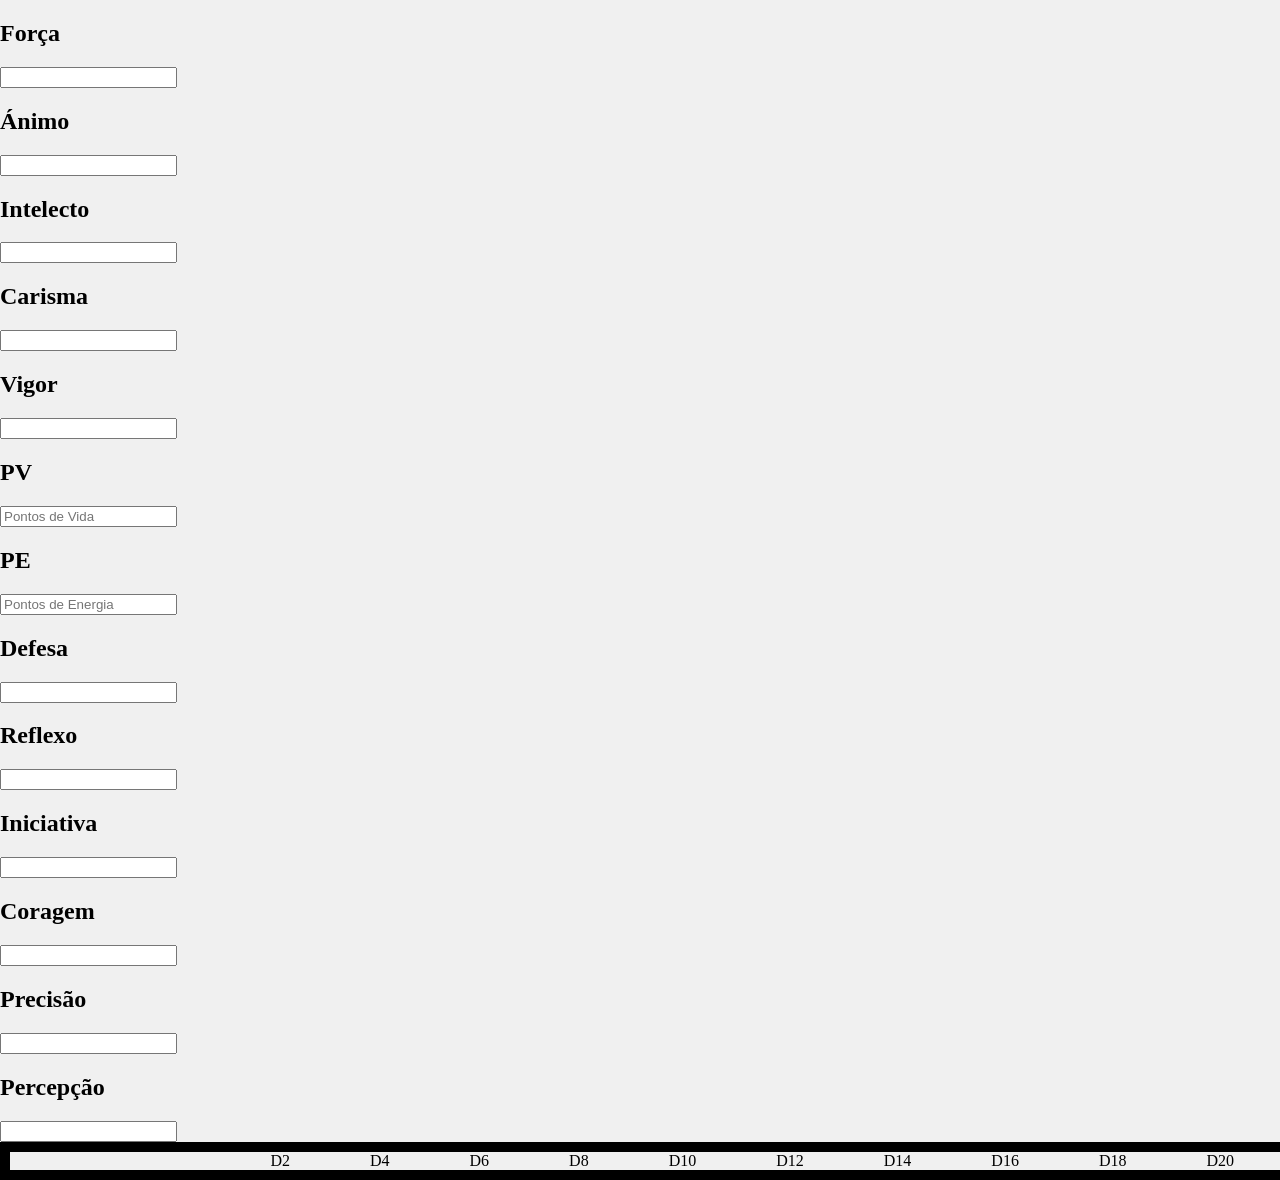
==== index.html @ c29aa271 "Atualiza o script e o HTML para capturar e processar a entrada do usuário na seção de força" ====
<!DOCTYPE html>
<html lang="pt-BR">

<head>
    <meta charset="UTF-8">
    <meta name="viewport" content="width=device-width, initial-scale=1.0">
    <link rel="stylesheet" href="/SRC/css/index_style.css">
    <title>Base</title>
</head>

<body id="background">
    <main class="table">

        <section id="statusPrincipais">

            <div id="fora" class="status">
                <h1>Força</h1>
                <form id="meuFormulario">
                    <input name="meuInput" type="number">
                </form>
            </div>

            <div id="ani" class="status">
                <h1>Ánimo</h1>
                <form>
                    <input type="text">
                </form>
            </div>

            <div id="int" class="status">
                <h1>Intelecto</h1>
                <form>
                    <input type="text">
                </form>
            </div>

            <div id='car' class="status">
                <h1>Carisma</h1>
                <form>
                    <input type="text">
                </form>
            </div>

            <div id="vig" class="status">
                <h1>Vigor</h1>
                <form>
                    <input type="text">
                </form>
            </div>
            <div>
                <h1>
                    PV
                </h1>
                <form>
                    <input type="text" placeholder="Pontos de Vida">
                </form>
            </div>

            <div>
                <h1>
                    PE
                    </h1>
                    <form>
                        <input type="text" placeholder="Pontos de Energia">
                    </form>
                </div>


        </section>
        
        <section id="adjuntos">
            
            <div id="defesa">
                <h1>Defesa</h1>
                <form>
                    <input type="text">
                </form>
            </div>
            <div id="reflexo">
                <h1>Reflexo</h1>
                 <form>
                    <input type="text">
                </form>
            </div>
            <div id="iniciativa">
                <h1>Iniciativa</h1> 
                <form>
                    <input type="text">
                </form>
            </div>
            <div id="coragem">
                <h1>Coragem </h1>
                 <form>
                    <input type="text">
                </form>
            </div>
            <div id="precisao">
                <h1>Precisão </h1>
                 <form>
                    <input type="text">
                </form>
            </div>
            <div id="percepcao">
                <h1>Percepção</h1>
                 <form>
                    <input type="text">
                </form>
            </div>
        </section>
        <section id="dados">

            <div id="dado2" class="directionDados">D2</div>
            <div id="dado4" class="directionDados">D4</div>
            <div id="dado6" class="directionDados">D6</div>
            <div id="dado8" class="directionDados">D8</div>
            <div id="dado10" class="directionDados">D10</div>
            <div id="dado12" class="directionDados">D12</div>
            <div id="dado14" class="directionDados">D14</div>
            <div id="dado16" class="directionDados">D16</div>
            <div id="dado18" class="directionDados">D18</div>
            <div id="dado20" class="directionDados">D20</div>
            <div id="dado100" class="directionDados">D100</div>

        </section>
    </main>
    <script src="/SRC/js/index_script.js"></script>
</body>

</html>
---- SRC/css/index_style.css ----
#background{
    margin: 0;
      min-height: 100vh;
      display: flex;
      background-color: #f0f0f0;
}
#dados{
  display:flex;
  flex-direction: row;
  gap: 5rem;
  justify-content: center;
  align-items: center;
  border: 10px solid black;
  width: 100rem
}
.directionDados{
  flex-direction: column;
  display: flex;
}
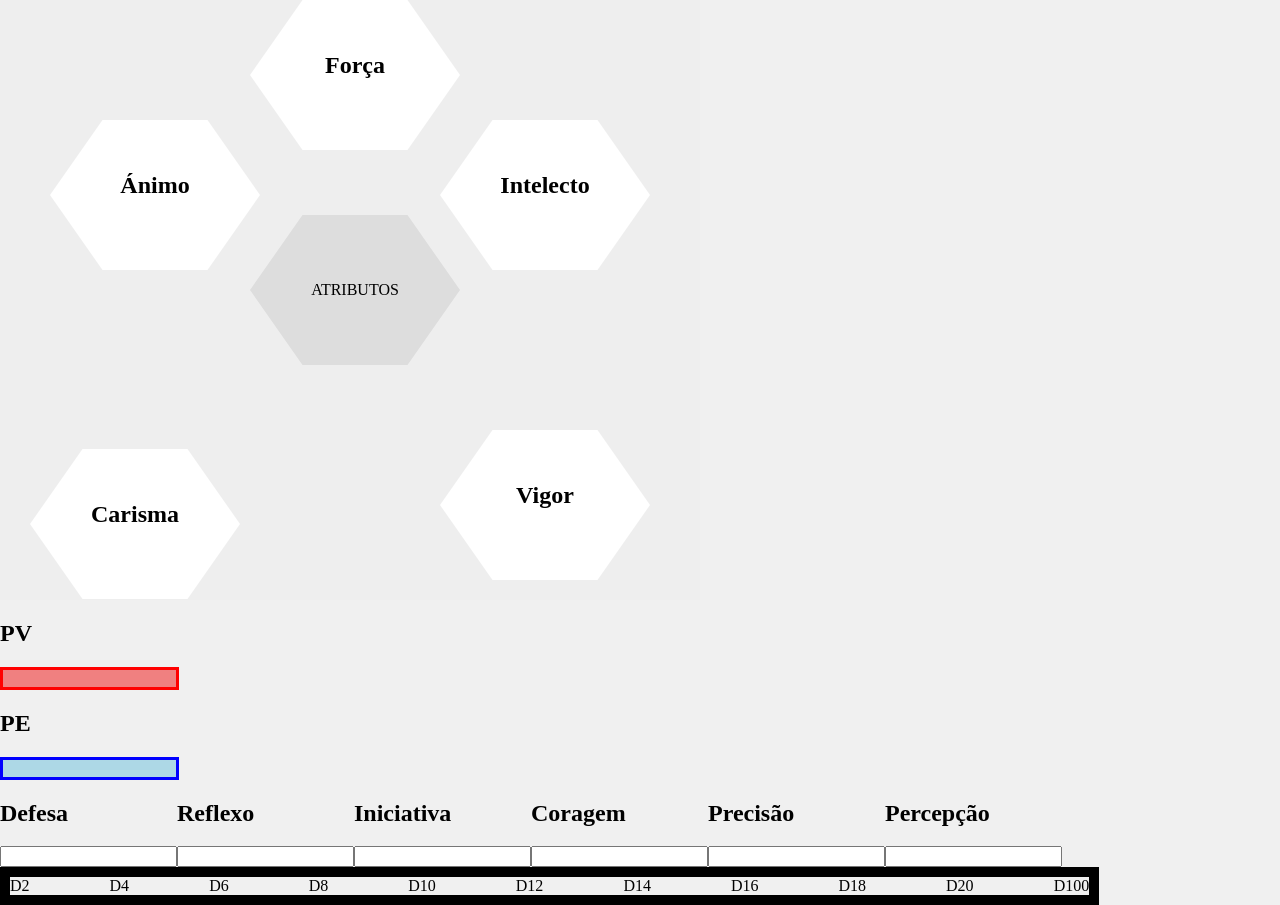
==== commit 3f6b0c3c: "Atualiza o estilo e a estrutura do HTML e JavaScript para melhorar a captura de entrada do usuário e" ====
--- a/index.html
+++ b/index.html
@@ -11,65 +11,70 @@
 <body id="background">
     <main class="table">
 
-        <section id="statusPrincipais">
+        <section id="statusPrincipais" class="diagrama">
 
-            <div id="fora" class="status">
+            <div id="fora" class="status hex-top hexagono">
                 <h1>Força</h1>
-                <form id="meuFormulario">
+                <form id="for" class="CenterNoneBorder">
                     <input name="meuInput" type="number">
                 </form>
             </div>
 
-            <div id="ani" class="status">
+            <div id="ani" class="status hexagono hex-left">
                 <h1>Ánimo</h1>
-                <form>
-                    <input type="text">
+                <form  class="CenterNoneBorder">
+                    <input type="number">
                 </form>
             </div>
 
-            <div id="int" class="status">
+            <div id="int" class="status hexagono hex-right">
                 <h1>Intelecto</h1>
-                <form>
-                    <input type="text">
+                <form  class="CenterNoneBorder">
+                    <input type="number">
                 </form>
             </div>
 
-            <div id='car' class="status">
+            <div id='car' class="status hexagono hex-bottom-left">
                 <h1>Carisma</h1>
-                <form>
-                    <input type="text">
+                <form  class="CenterNoneBorder">
+                    <input type="number">
                 </form>
             </div>
+            <div class="hexagono hex-center">
+                <span>ATRIBUTOS</span>
+            </div>
 
-            <div id="vig" class="status">
+            <div id="vig" class="status hexagono hex-bottom-right">
                 <h1>Vigor</h1>
-                <form>
-                    <input type="text">
+                <form  class="CenterNoneBorder">
+                    <input type="number">
                 </form>
             </div>
+        </section>
+        <section id="PVePE">
             <div>
                 <h1>
                     PV
                 </h1>
-                <form>
-                    <input type="text" placeholder="Pontos de Vida">
+                <form class="BarPV">
+                    <input type="number">
                 </form>
             </div>
 
             <div>
                 <h1>
                     PE
-                    </h1>
-                    <form>
-                        <input type="text" placeholder="Pontos de Energia">
-                    </form>
-                </div>
+                </h1>
+                <form class="BarPE">
+                    <input type="number">
+                </form>
+            </div>
+        </section>
 
 
-        </section>
-        
-        <section id="adjuntos">
-            
+
+        <section id="statusAdjuntos">
+
             <div id="defesa">
                 <h1>Defesa</h1>
                 <form>
@@ -78,31 +83,31 @@
             </div>
             <div id="reflexo">
                 <h1>Reflexo</h1>
-                 <form>
+                <form>
                     <input type="text">
                 </form>
             </div>
             <div id="iniciativa">
-                <h1>Iniciativa</h1> 
+                <h1>Iniciativa</h1>
                 <form>
                     <input type="text">
                 </form>
             </div>
             <div id="coragem">
                 <h1>Coragem </h1>
-                 <form>
+                <form>
                     <input type="text">
                 </form>
             </div>
             <div id="precisao">
                 <h1>Precisão </h1>
-                 <form>
+                <form>
                     <input type="text">
                 </form>
             </div>
             <div id="percepcao">
                 <h1>Percepção</h1>
-                 <form>
+                <form>
                     <input type="text">
                 </form>
             </div>
--- a/SRC/css/index_style.css
+++ b/SRC/css/index_style.css
@@ -4,6 +4,7 @@
       display: flex;
       background-color: #f0f0f0;
 }
+
 #dados{
   display:flex;
   flex-direction: row;
@@ -11,9 +12,94 @@
   justify-content: center;
   align-items: center;
   border: 10px solid black;
-  width: 100rem
+  width: 10rem auto;
 }
 .directionDados{
   flex-direction: column;
   display: flex;
 }
+#statusAdjuntos{
+  display: flex;
+  flex-direction: row;
+}
+.diagrama {
+    position: relative;
+    width: 700px;
+    height: 600px;
+    margin: q0px auto;
+    background: #eee;
+}
+
+.hexagono {
+    position: absolute;
+
+    width: 30%;
+    height: 25%;
+
+    background: white;
+
+    clip-path: polygon(
+        25% 0%,
+        75% 0%,
+        100% 50%,
+        75% 100%,
+        25% 100%,
+        0% 50%
+    );
+
+    display: flex;
+    flex-direction: column;
+    align-items: center;
+    justify-content: center;
+}
+
+.hex-top {
+    top: 0;
+    left: 250px;
+}
+
+.hex-left {
+    top: 120px;
+    left: 50px;
+}
+
+.hex-right {
+    top: 120px;
+    right: 50px;
+}
+
+.hex-center {
+    top: 215px;
+    left: 250px;
+    background: #ddd;
+}
+
+.hex-bottom-left {
+    bottom: 1px;
+    left: 30px;
+}
+
+.hex-bottom-right {
+    bottom: 20px;
+    right: 50px;
+}
+.CenterNoneBorder input{
+  border:none;
+  outline: none;
+  text-align: center;
+  background-color: transparent;
+  box-shadow: none;
+  font-size: 1rem;
+}
+.BarPV input{
+  border: solid red;
+  background-color: lightcoral;
+  color:white;
+  text-align: center;
+}
+.BarPE input{
+  border: solid blue;
+  background-color: lightblue;
+  color:white;
+  text-align: center;
+}
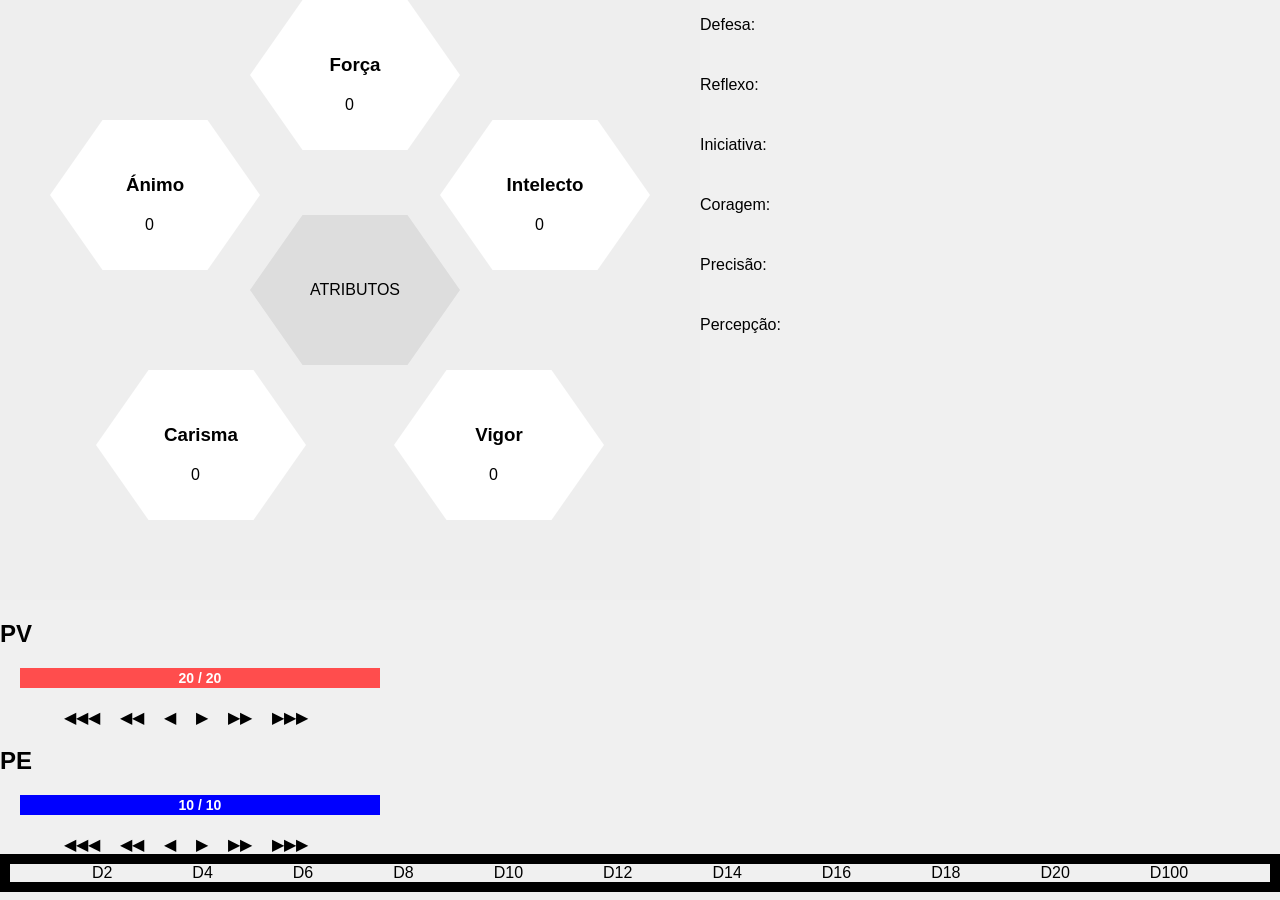
==== commit a47de870: "Alteração nos indexs(html, css e Js)" ====
--- a/index.html
+++ b/index.html
@@ -11,123 +11,153 @@
 <body id="background">
     <main class="table">
 
-        <section id="statusPrincipais" class="diagrama">
+        <section id="Row">
 
-            <div id="fora" class="status hex-top hexagono">
-                <h1>Força</h1>
-                <form id="for" class="CenterNoneBorder">
-                    <input name="meuInput" type="number">
+            <article id="statusPrincipais" class="diagrama">
+                <div  class="status hex-top hexagono">
+                    <h1 id="fora">Força</h1>
+                    <form id="for" class="CenterNoneBorder">
+                        <input name="for" type="number" id="forca" value="0">
+                    </form>
+                </div>
+
+                <div id="ani" class="status hexagono hex-left">
+                    <h1 id="anim">Ánimo</h1>
+                    <form class="CenterNoneBorder">
+                        <input type="number" id="animo" value="0">
+                    </form>
+                </div>
+
+                <div id="int" class="status hexagono hex-right">
+                    <h1 id="intelect">Intelecto</h1>
+                    <form class="CenterNoneBorder">
+                        <input type="number" id="intelecto" value="0">
+                    </form>
+                </div>
+
+                <div id='car' class="status hexagono hex-bottom-left">
+                    <h1 id="carism">Carisma</h1>
+                    <form class="CenterNoneBorder">
+                        <input type="number" id="carisma" value="0">
+                    </form>
+                </div>
+                <div class="hexagono hex-center">
+                    <span>ATRIBUTOS</span>
+                </div>
+
+                <div id="vig" class="status hexagono hex-bottom-right">
+                    <h1 id="vigo">Vigor</h1>
+                    <form class="CenterNoneBorder">
+                        <input type="number" id="vigor" name="vigor" value="0">
+
+                    </form>
+
+                </div>
+            </article>
+            <arcticle>
+                <h1>PV</h1>
+                <div class="barraPV">
+
+                    <div class="fundoPV"></div>
+
+                    <div id="vida" class="preenchimentoPV"></div>
+
+                    <div id="textoPv" class="textoPV"></div>
+
+                </div>
+
+                <form>
+
                 </form>
-            </div>
 
-            <div id="ani" class="status hexagono hex-left">
-                <h1>Ánimo</h1>
-                <form  class="CenterNoneBorder">
-                    <input type="number">
-                </form>
-            </div>
+                <section class="setas">
+                    <!-- <form class="CenterNoneBorder">
+                    <input type="number" id="inputPv" placeholder="-">
+                    </form> -->
+                    <div onclick="alterarVida(-10)">◀◀◀</div>
+                    <div onclick="alterarVida(-5)">◀◀</div>
+                    <div onclick="alterarVida(-1)">◀</div>
+                    <div onclick="alterarVida(1)">▶</div>
+                    <div onclick="alterarVida(5)">▶▶</div>
+                    <div onclick="alterarVida(10)">▶▶▶</div>
+                    <!--  <form class="CenterNoneBorder">
+                     <input type="number" id="inputPv" placeholder="+">
+                     </form> -->
+                </section>
+                <h1>PE</h1>
+                <div class="barraPE">
 
-            <div id="int" class="status hexagono hex-right">
-                <h1>Intelecto</h1>
-                <form  class="CenterNoneBorder">
-                    <input type="number">
-                </form>
-            </div>
+                    <div class="fundoPE"></div>
 
-            <div id='car' class="status hexagono hex-bottom-left">
-                <h1>Carisma</h1>
-                <form  class="CenterNoneBorder">
-                    <input type="number">
-                </form>
-            </div>
-            <div class="hexagono hex-center">
-                <span>ATRIBUTOS</span>
-            </div>
+                    <div id="pe" class="preenchimentoPE"></div>
 
-            <div id="vig" class="status hexagono hex-bottom-right">
-                <h1>Vigor</h1>
-                <form  class="CenterNoneBorder">
-                    <input type="number">
-                </form>
-            </div>
-        </section>
-        <section id="PVePE">
-            <div>
-                <h1>
-                    PV
-                </h1>
-                <form class="BarPV">
-                    <input type="number">
-                </form>
-            </div>
+                    <div id="textoPe" class="textoPE"></div>
 
-            <div>
-                <h1>
-                    PE
-                </h1>
-                <form class="BarPE">
-                    <input type="number">
-                </form>
-            </div>
+                </div>
+                <section class="setas">
+                    <!-- <form class="CenterNoneBorder">
+                     <input type="number" id="inputPe" placeholder="-">
+                    </form> -->
+                    <div onclick="alterarEnergia(-10)">◀◀◀</div>
+                    <div onclick="alterarEnergia(-5)">◀◀</div>
+                    <div onclick="alterarEnergia(-1)">◀</div>
+                    <div onclick="alterarEnergia(1)">▶</div>
+                    <div onclick="alterarEnergia(5)">▶▶</div>
+                    <div onclick="alterarEnergia(10)">▶▶▶</div>
+                    <!--  <form class="CenterNoneBorder">
+                     <input type="number" id="inputPe" placeholder="+">
+                     </form> -->
+                </section>
+            </arcticle>
         </section>
 
 
 
         <section id="statusAdjuntos">
 
-            <div id="defesa">
-                <h1>Defesa</h1>
-                <form>
-                    <input type="text">
-                </form>
+            <div id="defesa" class="statusAd">
+                <p>Defesa: </p>
+                <div id="defPontos"> </div>
+
             </div>
-            <div id="reflexo">
-                <h1>Reflexo</h1>
-                <form>
-                    <input type="text">
-                </form>
+            <div id="reflexo " class="statusAd">
+                <p>Reflexo: </p>
+                <div id="reflexoPontos"></div>
             </div>
-            <div id="iniciativa">
-                <h1>Iniciativa</h1>
-                <form>
-                    <input type="text">
-                </form>
+            <div id="iniciativa" class="statusAd">
+                <p>Iniciativa: </p>
+                <div id="iniciativaPontos"></div>
             </div>
-            <div id="coragem">
-                <h1>Coragem </h1>
-                <form>
-                    <input type="text">
-                </form>
+            <div id="coragem " class="statusAd">
+                <p>Coragem: </p>
+                <div id="coragemPontos"></div>
             </div>
-            <div id="precisao">
-                <h1>Precisão </h1>
-                <form>
-                    <input type="text">
-                </form>
+            <div id="precisao" class="statusAd">
+                <p>Precisão: </p>
+                <div id="precisaoPontos"></div>
             </div>
-            <div id="percepcao">
-                <h1>Percepção</h1>
-                <form>
-                    <input type="text">
-                </form>
+            <div id="percepcao" class="statusAd">
+                <p>Percepção: </p>
+                <div id="percepcaoPontos"></div>
             </div>
         </section>
-        <section id="dados">
+    </main>
+    <section id="dados">
 
-            <div id="dado2" class="directionDados">D2</div>
-            <div id="dado4" class="directionDados">D4</div>
-            <div id="dado6" class="directionDados">D6</div>
-            <div id="dado8" class="directionDados">D8</div>
-            <div id="dado10" class="directionDados">D10</div>
-            <div id="dado12" class="directionDados">D12</div>
-            <div id="dado14" class="directionDados">D14</div>
-            <div id="dado16" class="directionDados">D16</div>
-            <div id="dado18" class="directionDados">D18</div>
-            <div id="dado20" class="directionDados">D20</div>
-            <div id="dado100" class="directionDados">D100</div>
+        <div id="dado2" class="directionDados">D2</div>
+        <div id="dado4" class="directionDados">D4</div>
+        <div id="dado6" class="directionDados">D6</div>
+        <div id="dado8" class="directionDados">D8</div>
+        <div id="dado10" class="directionDados">D10</div>
+        <div id="dado12" class="directionDados">D12</div>
+        <div id="dado14" class="directionDados">D14</div>
+        <div id="dado16" class="directionDados">D16</div>
+        <div id="dado18" class="directionDados">D18</div>
+        <div id="dado20" class="directionDados">D20</div>
+        <div id="dado100" class="directionDados">D100</div>
 
-        </section>
-    </main>
+    </section>
+
     <script src="/SRC/js/index_script.js"></script>
 </body>
 
--- a/SRC/css/index_style.css
+++ b/SRC/css/index_style.css
@@ -1,12 +1,12 @@
-#background{
-    margin: 0;
-      min-height: 100vh;
-      display: flex;
-      background-color: #f0f0f0;
-}
-
-#dados{
-  display:flex;
+#background {
+  margin: 0;
+  min-height: 100vh;
+  display: flex;
+  background-color: #f0f0f0;
+}
+
+#dados {
+  display: flex;
   flex-direction: row;
   gap: 5rem;
   justify-content: center;
@@ -14,92 +14,215 @@
   border: 10px solid black;
   width: 10rem auto;
 }
-.directionDados{
-  flex-direction: column;
-  display: flex;
-}
-#statusAdjuntos{
+
+.directionDados {
+  flex-direction: column;
+  display: flex;
+}
+
+#statusAdjuntos {
   display: flex;
   flex-direction: row;
 }
+
 .diagrama {
-    position: relative;
-    width: 700px;
-    height: 600px;
-    margin: q0px auto;
-    background: #eee;
+  position: relative;
+  width: 700px;
+  height: 600px;
+  margin: q0px auto;
+  background: #eee;
 }
 
 .hexagono {
-    position: absolute;
-
-    width: 30%;
-    height: 25%;
-
-    background: white;
-
-    clip-path: polygon(
-        25% 0%,
-        75% 0%,
-        100% 50%,
-        75% 100%,
-        25% 100%,
-        0% 50%
-    );
-
-    display: flex;
-    flex-direction: column;
-    align-items: center;
-    justify-content: center;
+  position: absolute;
+
+  width: 30%;
+  height: 25%;
+
+  background: white;
+
+  clip-path: polygon(25% 0%,
+      75% 0%,
+      100% 50%,
+      75% 100%,
+      25% 100%,
+      0% 50%);
+
+  display: flex;
+  flex-direction: column;
+  align-items: center;
+  justify-content: center;
 }
 
 .hex-top {
-    top: 0;
-    left: 250px;
+  top: 0;
+  left: 250px;
 }
 
 .hex-left {
-    top: 120px;
-    left: 50px;
+  top: 120px;
+  left: 50px;
 }
 
 .hex-right {
-    top: 120px;
-    right: 50px;
+  top: 120px;
+  right: 50px;
 }
 
 .hex-center {
-    top: 215px;
-    left: 250px;
-    background: #ddd;
+  top: 215px;
+  left: 250px;
+  background: #ddd;
 }
 
 .hex-bottom-left {
-    bottom: 1px;
-    left: 30px;
+  bottom: 5rem;
+  left: 6rem;
 }
 
 .hex-bottom-right {
-    bottom: 20px;
-    right: 50px;
-}
-.CenterNoneBorder input{
-  border:none;
+  bottom: 5rem;
+  right: 6rem;
+}
+
+.CenterNoneBorder input {
+  border: none;
   outline: none;
   text-align: center;
   background-color: transparent;
   box-shadow: none;
   font-size: 1rem;
-}
-.BarPV input{
+  width: 100%;
+  justify-content: center;
+}
+
+.BarPV input {
   border: solid red;
   background-color: lightcoral;
-  color:white;
+  color: white;
   text-align: center;
 }
-.BarPE input{
+
+.BarPE input {
   border: solid blue;
   background-color: lightblue;
-  color:white;
+  color: white;
   text-align: center;
-}+}
+
+#PVePE {
+  display: flex;
+  flex-direction: column;
+  margin-left: 20rem;
+  justify-content: center;
+}
+
+.barraPV {
+  width: 360px;
+  height: 20px;
+  position: relative;
+  margin: 20px;
+}
+
+.fundoPV {
+  width: 100%;
+  height: 100%;
+  background: black;
+}
+
+.preenchimentoPV {
+  position: absolute;
+  top: 0;
+  left: 0;
+  height: 100%;
+  background: #ff4d4d;
+  transition: width 0.2s;
+}
+
+.textoPV {
+  position: absolute;
+  top: 0;
+  left: 0;
+  width: 100%;
+  height: 100%;
+
+  display: flex;
+  justify-content: center;
+  align-items: center;
+
+  font-weight: bold;
+  font-size: 14px;
+  color: white;
+}
+
+button {
+  margin: 5px;
+  padding: 8px 15px;
+}
+
+.barraPE {
+  width: 360px;
+  height: 20px;
+  position: relative;
+  margin: 20px;
+}
+
+.fundoPE {
+  width: 100%;
+  height: 100%;
+  background: black;
+}
+
+.preenchimentoPE {
+  position: absolute;
+  top: 0;
+  left: 0;
+  height: 100%;
+  background: blue;
+  transition: width 0.2s;
+}
+
+.textoPE {
+  position: absolute;
+  top: 0;
+  left: 0;
+  width: 100%;
+  height: 100%;
+
+  display: flex;
+  justify-content: center;
+  align-items: center;
+
+  font-weight: bold;
+  font-size: 14px;
+  color: white;
+}
+
+.setas {
+  display: flex;
+  margin-left: 4rem;
+  gap: 20px;
+}
+.table {
+    display: flex;
+    flex-direction: row;
+
+}
+body {
+  font-family: Arial, sans-serif;
+  margin: 0;
+  padding: 0;
+  display: flex;
+  flex-direction: column;
+}
+#statusAdjuntos {
+  display: flex;
+  flex-direction: column;
+}
+.statusAd {
+  display: flex;
+  flex-direction: row;
+  align-items: center;
+  margin-bottom: 10px;
+}
+
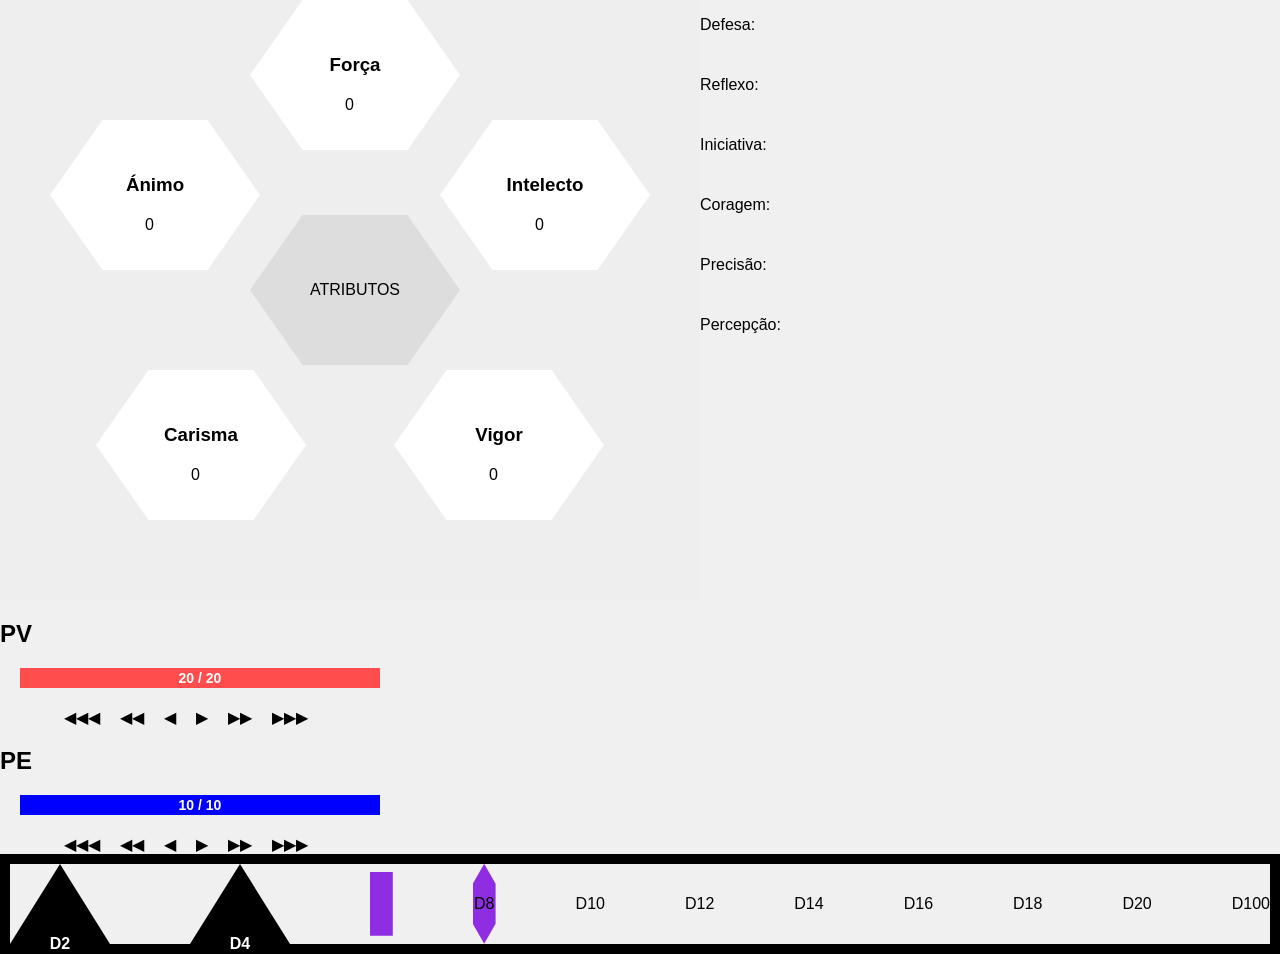
==== commit 3b610795: "Refactor HTML and CSS for dice display; add new shapes and improve structure" ====
--- a/index.html
+++ b/index.html
@@ -14,7 +14,7 @@
         <section id="Row">
 
             <article id="statusPrincipais" class="diagrama">
-                <div  class="status hex-top hexagono">
+                <div class="status hex-top hexagono">
                     <h1 id="fora">Força</h1>
                     <form id="for" class="CenterNoneBorder">
                         <input name="for" type="number" id="forca" value="0">
@@ -144,10 +144,24 @@
     </main>
     <section id="dados">
 
-        <div id="dado2" class="directionDados">D2</div>
-        <div id="dado4" class="directionDados">D4</div>
-        <div id="dado6" class="directionDados">D6</div>
-        <div id="dado8" class="directionDados">D8</div>
+
+        <div id="dado2" class="directionDados triangulo ">
+            <div id="textoDado">
+                D2
+            </div>
+        </div>
+        <div id="dado4" class="directionDados triangulo">
+            <div id="textoDado">
+                D4
+            </div>
+        </div>
+        <div id="dado6" class="directionDados quadrado">
+            <div id="textoDado">
+                D6
+            </div>
+
+        </div>
+        <div id="dado8" class="directionDados losango">D8</div>
         <div id="dado10" class="directionDados">D10</div>
         <div id="dado12" class="directionDados">D12</div>
         <div id="dado14" class="directionDados">D14</div>
@@ -156,6 +170,7 @@
         <div id="dado20" class="directionDados">D20</div>
         <div id="dado100" class="directionDados">D100</div>
 
+
     </section>
 
     <script src="/SRC/js/index_script.js"></script>
--- a/SRC/css/index_style.css
+++ b/SRC/css/index_style.css
@@ -13,11 +13,6 @@
   align-items: center;
   border: 10px solid black;
   width: 10rem auto;
-}
-
-.directionDados {
-  flex-direction: column;
-  display: flex;
 }
 
 #statusAdjuntos {
@@ -225,4 +220,59 @@
   align-items: center;
   margin-bottom: 10px;
 }
-
+.triangulo {
+    width: 0;
+    height: 0;
+    
+    border-left: 50px solid transparent;
+    border-right: 50px solid transparent;
+    border-bottom: 80px solid black;
+}
+#textoDado {
+    position: absolute;
+    top: 59rem;
+    transform: translate(-50%, -50%);
+    color: white;
+    font-weight: bold;
+}
+
+.direcaoDados {
+    display: flex;
+    align-items: center;
+    margin-top: 20px;
+}
+.directionDados {
+  flex-direction: row;
+  display: flex;
+
+}
+.losango{
+       width: 4rem;
+    height: 5rem;
+    background: #8e2de2;
+
+    clip-path: polygon(
+        50% 0%,
+        100% 25%,
+        100% 75%,
+        50% 100%,
+        0% 75%,
+        0% 25%
+    );
+
+    display: flex;
+    justify-content: center;
+    align-items: center;
+}
+.quadrado{
+  width: 4rem;
+  height: 4rem;
+  background: #8e2de2;
+
+  clip-path: polygon(
+      0% 0%,
+      100% 0%,
+      100% 100%,
+      0% 100%
+  );
+}
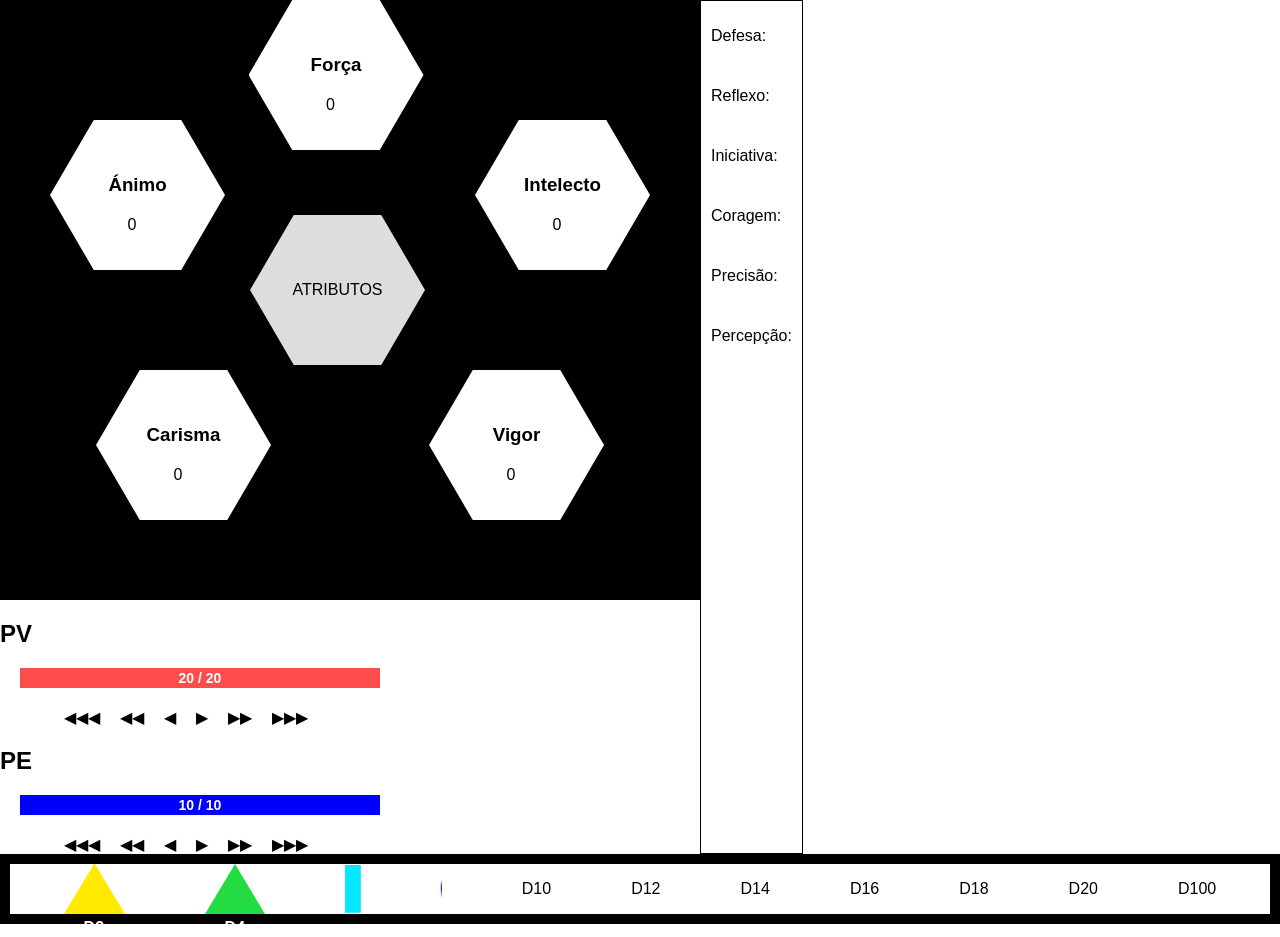
==== commit e3bf45ed: "Alterações no index.html e index.css" ====
--- a/index.html
+++ b/index.html
@@ -145,12 +145,12 @@
     <section id="dados">
 
 
-        <div id="dado2" class="directionDados triangulo ">
+        <div id="dado2" class="directionDados triangulo1 ">
             <div id="textoDado">
                 D2
             </div>
         </div>
-        <div id="dado4" class="directionDados triangulo">
+        <div id="dado4" class="directionDados triangulo2">
             <div id="textoDado">
                 D4
             </div>
--- a/SRC/css/index_style.css
+++ b/SRC/css/index_style.css
@@ -2,7 +2,7 @@
   margin: 0;
   min-height: 100vh;
   display: flex;
-  background-color: #f0f0f0;
+  background-color: #ffffff;
 }
 
 #dados {
@@ -13,26 +13,33 @@
   align-items: center;
   border: 10px solid black;
   width: 10rem auto;
+  height: 20% auto;
 }
 
 #statusAdjuntos {
   display: flex;
   flex-direction: row;
+  border: 1px solid black;
+  padding: 10px;
 }
 
 .diagrama {
   position: relative;
-  width: 700px;
-  height: 600px;
+  width: 43.75rem;
+  height: 37.5rem;
   margin: q0px auto;
-  background: #eee;
+  background: #000000;
+  justify-content: center;
+  align-items: center;
+  border: 1 px solid black;
 }
 
 .hexagono {
   position: absolute;
 
-  width: 30%;
+  width: 25%;
   height: 25%;
+  justify-content: center;
 
   background: white;
 
@@ -51,7 +58,7 @@
 
 .hex-top {
   top: 0;
-  left: 250px;
+  left: 35.5%;
 }
 
 .hex-left {
@@ -123,6 +130,7 @@
   width: 100%;
   height: 100%;
   background: black;
+  border: 1% solid white;
 }
 
 .preenchimentoPV {
@@ -198,11 +206,13 @@
   margin-left: 4rem;
   gap: 20px;
 }
+
 .table {
-    display: flex;
-    flex-direction: row;
-
-}
+  display: flex;
+  flex-direction: row;
+
+}
+
 body {
   font-family: Arial, sans-serif;
   margin: 0;
@@ -210,69 +220,81 @@
   display: flex;
   flex-direction: column;
 }
+
 #statusAdjuntos {
   display: flex;
   flex-direction: column;
 }
+
 .statusAd {
   display: flex;
   flex-direction: row;
   align-items: center;
   margin-bottom: 10px;
 }
-.triangulo {
-    width: 0;
-    height: 0;
-    
-    border-left: 50px solid transparent;
-    border-right: 50px solid transparent;
-    border-bottom: 80px solid black;
-}
+
+.triangulo1 {
+  width: 1px;
+  height: 1%;
+
+  border-left: 30px solid transparent;
+  border-right: 30px solid transparent;
+  border-bottom: 50px solid rgb(255, 234, 0);
+}
+
+.triangulo2 {
+  width: 0;
+  height: 1%;
+
+  border-left: 30px solid transparent;
+  border-right: 30px solid transparent;
+  border-bottom: 50px solid rgba(2, 215, 37, 0.87);
+}
+
 #textoDado {
-    position: absolute;
-    top: 59rem;
-    transform: translate(-50%, -50%);
-    color: white;
-    font-weight: bold;
+  position: absolute;
+  top: 58rem;
+  transform: translate(-50%, -50%);
+  color: white;
+  font-weight: bold;
 }
 
 .direcaoDados {
-    display: flex;
-    align-items: center;
-    margin-top: 20px;
-}
+  display: flex;
+  align-items: center;
+  margin-top: 20px;
+}
+
 .directionDados {
   flex-direction: row;
   display: flex;
 
 }
-.losango{
-       width: 4rem;
-    height: 5rem;
-    background: #8e2de2;
-
-    clip-path: polygon(
-        50% 0%,
-        100% 25%,
-        100% 75%,
-        50% 100%,
-        0% 75%,
-        0% 25%
-    );
-
-    display: flex;
-    justify-content: center;
-    align-items: center;
-}
-.quadrado{
-  width: 4rem;
-  height: 4rem;
+
+.losango {
+  width: 1px;
+  height: -1px;
   background: #8e2de2;
 
-  clip-path: polygon(
-      0% 0%,
+  clip-path: polygon(50% 0%,
+      100% 25%,
+      100% 75%,
+      50% 100%,
+      0% 75%,
+      0% 25%);
+
+  display: flex;
+  justify-content: center;
+  align-items: center;
+}
+
+.quadrado {
+  width: 1rem;
+  height: 3rem;
+  background: #02e9fe;
+
+  clip-path: polygon(0% 0%,
       100% 0%,
       100% 100%,
-      0% 100%
-  );
-}
+      0% 100%);
+}
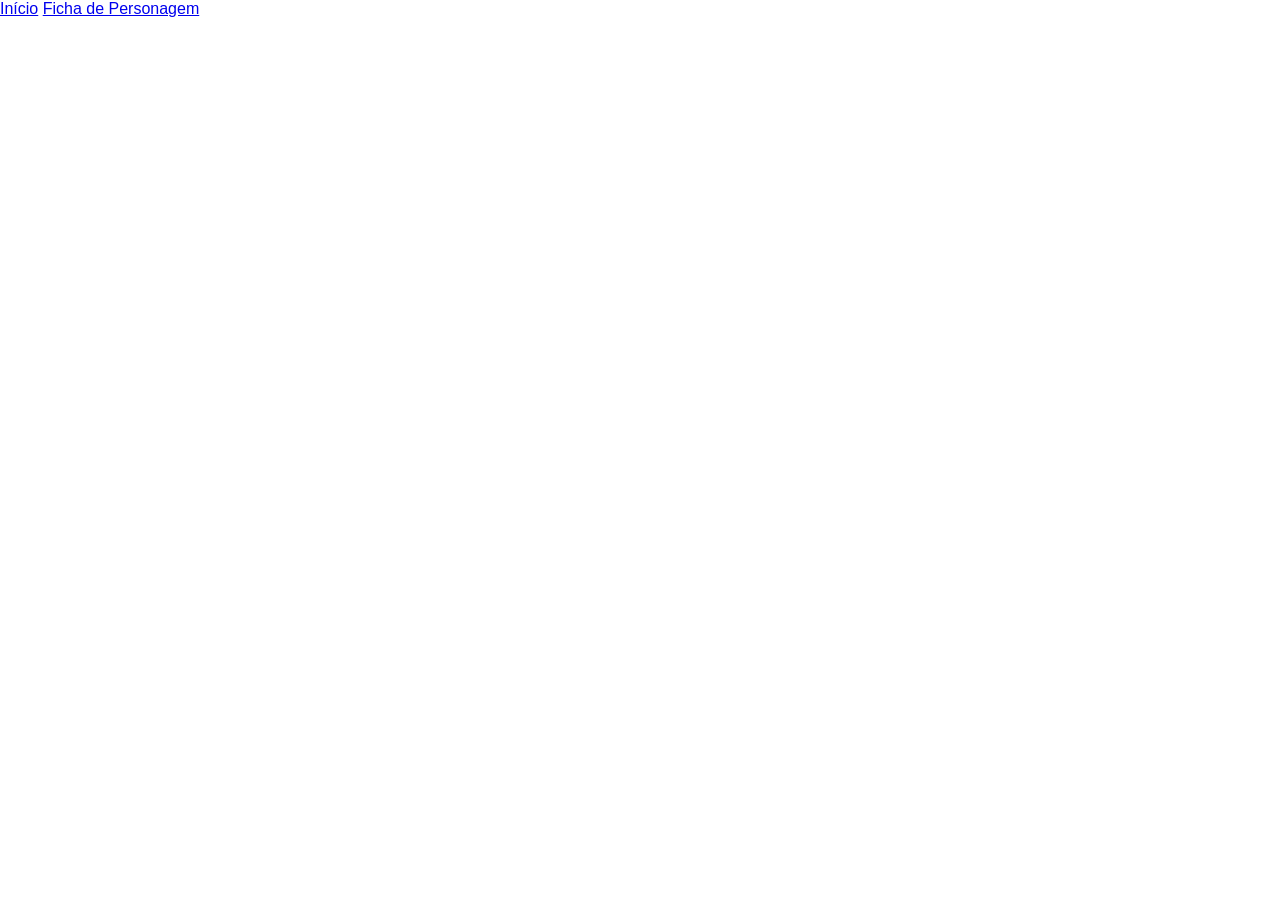
==== commit cf660f8d: "Remove old index_style.css and update index.html to link fichas_style.css; add new fichas.html for c" ====
--- a/index.html
+++ b/index.html
@@ -1,179 +1,23 @@
 <!DOCTYPE html>
-<html lang="pt-BR">
-
+<html lang="en">
 <head>
     <meta charset="UTF-8">
     <meta name="viewport" content="width=device-width, initial-scale=1.0">
-    <link rel="stylesheet" href="/SRC/css/index_style.css">
-    <title>Base</title>
+    <link rel="stylesheet" href="/SRC/css/fichas_style.css">
+    <title>Document</title>
 </head>
+<body>
+<main>
+    <header class="header">
+        <nav>
+            <a href="header.html">Início</a>
+            <a href="index.html">Ficha de Personagem</a>
+        </nav>
 
-<body id="background">
-    <main class="table">
-
-        <section id="Row">
-
-            <article id="statusPrincipais" class="diagrama">
-                <div class="status hex-top hexagono">
-                    <h1 id="fora">Força</h1>
-                    <form id="for" class="CenterNoneBorder">
-                        <input name="for" type="number" id="forca" value="0">
-                    </form>
-                </div>
-
-                <div id="ani" class="status hexagono hex-left">
-                    <h1 id="anim">Ánimo</h1>
-                    <form class="CenterNoneBorder">
-                        <input type="number" id="animo" value="0">
-                    </form>
-                </div>
-
-                <div id="int" class="status hexagono hex-right">
-                    <h1 id="intelect">Intelecto</h1>
-                    <form class="CenterNoneBorder">
-                        <input type="number" id="intelecto" value="0">
-                    </form>
-                </div>
-
-                <div id='car' class="status hexagono hex-bottom-left">
-                    <h1 id="carism">Carisma</h1>
-                    <form class="CenterNoneBorder">
-                        <input type="number" id="carisma" value="0">
-                    </form>
-                </div>
-                <div class="hexagono hex-center">
-                    <span>ATRIBUTOS</span>
-                </div>
-
-                <div id="vig" class="status hexagono hex-bottom-right">
-                    <h1 id="vigo">Vigor</h1>
-                    <form class="CenterNoneBorder">
-                        <input type="number" id="vigor" name="vigor" value="0">
-
-                    </form>
-
-                </div>
-            </article>
-            <arcticle>
-                <h1>PV</h1>
-                <div class="barraPV">
-
-                    <div class="fundoPV"></div>
-
-                    <div id="vida" class="preenchimentoPV"></div>
-
-                    <div id="textoPv" class="textoPV"></div>
-
-                </div>
-
-                <form>
-
-                </form>
-
-                <section class="setas">
-                    <!-- <form class="CenterNoneBorder">
-                    <input type="number" id="inputPv" placeholder="-">
-                    </form> -->
-                    <div onclick="alterarVida(-10)">◀◀◀</div>
-                    <div onclick="alterarVida(-5)">◀◀</div>
-                    <div onclick="alterarVida(-1)">◀</div>
-                    <div onclick="alterarVida(1)">▶</div>
-                    <div onclick="alterarVida(5)">▶▶</div>
-                    <div onclick="alterarVida(10)">▶▶▶</div>
-                    <!--  <form class="CenterNoneBorder">
-                     <input type="number" id="inputPv" placeholder="+">
-                     </form> -->
-                </section>
-                <h1>PE</h1>
-                <div class="barraPE">
-
-                    <div class="fundoPE"></div>
-
-                    <div id="pe" class="preenchimentoPE"></div>
-
-                    <div id="textoPe" class="textoPE"></div>
-
-                </div>
-                <section class="setas">
-                    <!-- <form class="CenterNoneBorder">
-                     <input type="number" id="inputPe" placeholder="-">
-                    </form> -->
-                    <div onclick="alterarEnergia(-10)">◀◀◀</div>
-                    <div onclick="alterarEnergia(-5)">◀◀</div>
-                    <div onclick="alterarEnergia(-1)">◀</div>
-                    <div onclick="alterarEnergia(1)">▶</div>
-                    <div onclick="alterarEnergia(5)">▶▶</div>
-                    <div onclick="alterarEnergia(10)">▶▶▶</div>
-                    <!--  <form class="CenterNoneBorder">
-                     <input type="number" id="inputPe" placeholder="+">
-                     </form> -->
-                </section>
-            </arcticle>
-        </section>
+    </header>
+    <footer></footer>
+</main>
 
 
-
-        <section id="statusAdjuntos">
-
-            <div id="defesa" class="statusAd">
-                <p>Defesa: </p>
-                <div id="defPontos"> </div>
-
-            </div>
-            <div id="reflexo " class="statusAd">
-                <p>Reflexo: </p>
-                <div id="reflexoPontos"></div>
-            </div>
-            <div id="iniciativa" class="statusAd">
-                <p>Iniciativa: </p>
-                <div id="iniciativaPontos"></div>
-            </div>
-            <div id="coragem " class="statusAd">
-                <p>Coragem: </p>
-                <div id="coragemPontos"></div>
-            </div>
-            <div id="precisao" class="statusAd">
-                <p>Precisão: </p>
-                <div id="precisaoPontos"></div>
-            </div>
-            <div id="percepcao" class="statusAd">
-                <p>Percepção: </p>
-                <div id="percepcaoPontos"></div>
-            </div>
-        </section>
-    </main>
-    <section id="dados">
-
-
-        <div id="dado2" class="directionDados triangulo1 ">
-            <div id="textoDado">
-                D2
-            </div>
-        </div>
-        <div id="dado4" class="directionDados triangulo2">
-            <div id="textoDado">
-                D4
-            </div>
-        </div>
-        <div id="dado6" class="directionDados quadrado">
-            <div id="textoDado">
-                D6
-            </div>
-
-        </div>
-        <div id="dado8" class="directionDados losango">D8</div>
-        <div id="dado10" class="directionDados">D10</div>
-        <div id="dado12" class="directionDados">D12</div>
-        <div id="dado14" class="directionDados">D14</div>
-        <div id="dado16" class="directionDados">D16</div>
-        <div id="dado18" class="directionDados">D18</div>
-        <div id="dado20" class="directionDados">D20</div>
-        <div id="dado100" class="directionDados">D100</div>
-
-
-    </section>
-
-    <script src="/SRC/js/index_script.js"></script>
 </body>
-
 </html>
--- a/SRC/css/fichas_style.css
+++ b/SRC/css/fichas_style.css
@@ -0,0 +1,307 @@
+#background {
+  margin: 0;
+  min-height: 100vh;
+  display: flex;
+  background-color: #ffffff;
+}
+
+#dados {
+  display: flex;
+  flex-direction: row;
+  gap: 5rem;
+  justify-content: center;
+  align-items: center;
+  border: 10px solid black;
+  width: 10rem auto;
+  height: 20% auto;
+}
+
+#statusAdjuntos {
+  display: flex;
+  flex-direction: row;
+  border: 1px solid black;
+  padding: 10px;
+}
+
+.diagrama {
+  position: relative;
+  width: 43.75rem;
+  height: 37.5rem;
+  margin: q0px auto;
+  background: #000000;
+  justify-content: center;
+  align-items: center;
+  border: 1 px solid black;
+}
+
+.hexagono {
+  position: absolute;
+
+  width: 25%;
+  height: 25%;
+  justify-content: center;
+
+  background: white;
+
+  clip-path: polygon(25% 0%,
+      75% 0%,
+      100% 50%,
+      75% 100%,
+      25% 100%,
+      0% 50%);
+
+  display: flex;
+  flex-direction: column;
+  align-items: center;
+  justify-content: center;
+}
+
+.hex-top {
+  top: 0;
+  left: 35.5%;
+}
+
+.hex-left {
+  top: 120px;
+  left: 50px;
+}
+
+.hex-right {
+  top: 120px;
+  right: 50px;
+}
+
+.hex-center {
+  top: 215px;
+  left: 250px;
+  background: #ddd;
+}
+
+.hex-bottom-left {
+  bottom: 5rem;
+  left: 6rem;
+}
+
+.hex-bottom-right {
+  bottom: 5rem;
+  right: 6rem;
+}
+
+.CenterNoneBorder input {
+  border: none;
+  outline: none;
+  text-align: center;
+  background-color: transparent;
+  box-shadow: none;
+  font-size: 1rem;
+  width: 100%;
+  justify-content: center;
+}
+
+.BarPV input {
+  border: solid red;
+  background-color: lightcoral;
+  color: white;
+  text-align: center;
+}
+
+.BarPE input {
+  border: solid blue;
+  background-color: lightblue;
+  color: white;
+  text-align: center;
+}
+
+#PVePE {
+  display: flex;
+  flex-direction: column;
+  margin-left: 20rem;
+  justify-content: center;
+}
+
+.barraPV {
+  width: 360px;
+  height: 20px;
+  position: relative;
+  margin: 20px;
+}
+
+.fundoPV {
+  width: 100%;
+  height: 100%;
+  background: black;
+  border: 1% solid white;
+}
+
+.preenchimentoPV {
+  position: absolute;
+  top: 0;
+  left: 0;
+  height: 100%;
+  background: #ff4d4d;
+  transition: width 0.2s;
+}
+
+.textoPV {
+  position: absolute;
+  top: 0;
+  left: 0;
+  width: 100%;
+  height: 100%;
+
+  display: flex;
+  justify-content: center;
+  align-items: center;
+
+  font-weight: bold;
+  font-size: 14px;
+  color: white;
+}
+
+button {
+  margin: 5px;
+  padding: 8px 15px;
+}
+
+.barraPE {
+  width: 360px;
+  height: 20px;
+  position: relative;
+  margin: 20px;
+}
+
+.fundoPE {
+  width: 100%;
+  height: 100%;
+  background: black;
+}
+
+.preenchimentoPE {
+  position: absolute;
+  top: 0;
+  left: 0;
+  height: 100%;
+  background: blue;
+  transition: width 0.2s;
+}
+
+.textoPE {
+  position: absolute;
+  top: 0;
+  left: 0;
+  width: 100%;
+  height: 100%;
+
+  display: flex;
+  justify-content: center;
+  align-items: center;
+
+  font-weight: bold;
+  font-size: 14px;
+  color: white;
+}
+
+.setas {
+  display: flex;
+  margin-left: 4rem;
+  gap: 20px;
+}
+
+.table {
+  display: flex;
+  flex-direction: column;
+}
+
+body {
+  font-family: Arial, sans-serif;
+  margin: 0;
+  padding: 0;
+  display: flex;
+  flex-direction: column;
+}
+
+#statusAdjuntos {
+  display: flex;
+  flex-direction: column;
+}
+
+.statusAd {
+  display: flex;
+  flex-direction: row;
+  align-items: center;
+  margin-bottom: 10px;
+}
+
+.triangulo1 {
+  width: 1px;
+  height: 1%;
+
+  border-left: 30px solid transparent;
+  border-right: 30px solid transparent;
+  border-bottom: 50px solid rgb(255, 234, 0);
+}
+
+.triangulo2 {
+  width: 0;
+  height: 1%;
+
+  border-left: 30px solid transparent;
+  border-right: 30px solid transparent;
+  border-bottom: 50px solid rgba(2, 215, 37, 0.87);
+}
+
+#textoDado {
+  position: absolute;
+  top: 58rem;
+  transform: translate(-50%, -50%);
+  color: white;
+  font-weight: bold;
+}
+
+.direcaoDados {
+  display: flex;
+  align-items: center;
+  margin-top: 20px;
+}
+
+.directionDados {
+  flex-direction: row;
+  display: flex;
+
+}
+
+.losango {
+  width: 1px;
+  height: -1px;
+  background: #8e2de2;
+
+  clip-path: polygon(50% 0%,
+      100% 25%,
+      100% 75%,
+      50% 100%,
+      0% 75%,
+      0% 25%);
+
+  display: flex;
+  justify-content: center;
+  align-items: center;
+}
+
+.quadrado {
+  width: 1rem;
+  height: 3rem;
+  background: #02e9fe;
+
+  clip-path: polygon(0% 0%,
+      100% 0%,
+      100% 100%,
+      0% 100%);
+}
+
+#header {
+ border: 1px solid black;
+  padding: 10px;
+  text-align: center;
+  display: flex;
+  flex-direction: row;
+}
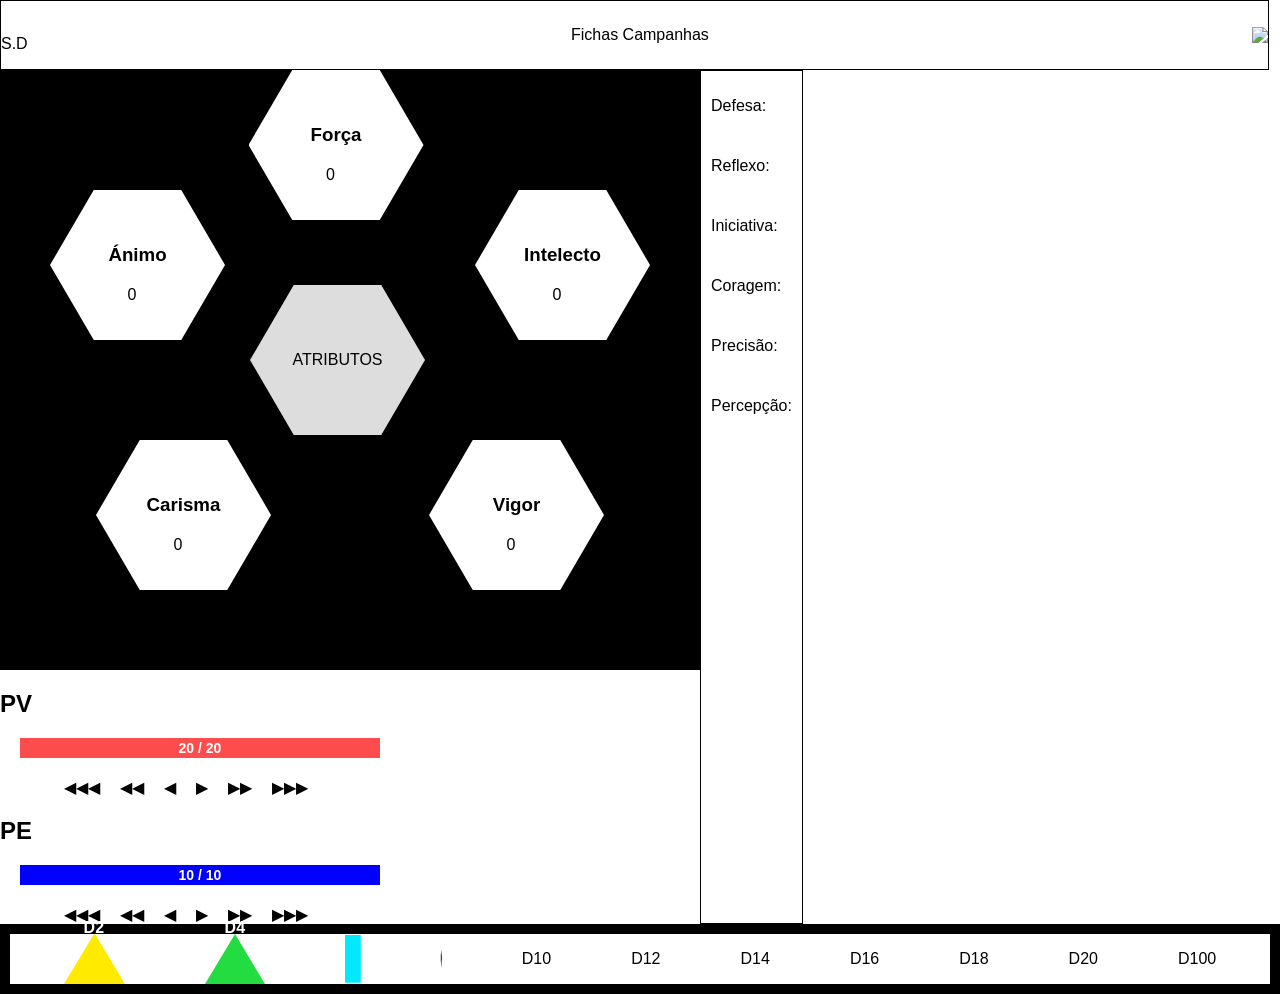
==== commit 6b3c1e63: "Adição do header e footer, novas paginas. OBS: estilizar header e footer, separar algumas coisas" ====
--- a/index.html
+++ b/index.html
@@ -1,23 +1,195 @@
 <!DOCTYPE html>
-<html lang="en">
+<html lang="pt-BR">
+
 <head>
     <meta charset="UTF-8">
     <meta name="viewport" content="width=device-width, initial-scale=1.0">
-    <link rel="stylesheet" href="/SRC/css/fichas_style.css">
-    <title>Document</title>
+    <link rel="stylesheet" href="/SRC/css/index_style.css">
+    <link rel="stylesheet" href="/SRC/css/header.css">
+    <title>Base</title>
 </head>
-<body>
-<main>
-    <header class="header">
-        <nav>
-            <a href="header.html">Início</a>
-            <a href="index.html">Ficha de Personagem</a>
+
+<body id="background">
+        <header id="head">
+        <article id="header-content">
+            <img src=""> <!--Site Logo-->
+            <p>S.D</p>
+        </article>
+        <nav id="header-nav" class="Links-stlyle">
+
+            <a class="Links-stlyle" href="../index.html">Fichas</a>
+            <a class="Links-stlyle" href="campanhas.html">Campanhas</a>
         </nav>
+        <img src="alog"> <!--Account-->
 
     </header>
-    <footer></footer>
-</main>
+    <main class="table">
+
+        <section id="Row">
+
+            <article id="statusPrincipais" class="diagrama">
+                <div class="status hex-top hexagono">
+                    <h1 id="fora">Força</h1>
+                    <form id="for" class="CenterNoneBorder">
+                        <input name="for" type="number" id="forca" value="0">
+                    </form>
+                </div>
+
+                <div id="ani" class="status hexagono hex-left">
+                    <h1 id="anim">Ánimo</h1>
+                    <form class="CenterNoneBorder">
+                        <input type="number" id="animo" value="0">
+                    </form>
+                </div>
+
+                <div id="int" class="status hexagono hex-right">
+                    <h1 id="intelect">Intelecto</h1>
+                    <form class="CenterNoneBorder">
+                        <input type="number" id="intelecto" value="0">
+                    </form>
+                </div>
+
+                <div id='car' class="status hexagono hex-bottom-left">
+                    <h1 id="carism">Carisma</h1>
+                    <form class="CenterNoneBorder">
+                        <input type="number" id="carisma" value="0">
+                    </form>
+                </div>
+                <div class="hexagono hex-center">
+                    <span>ATRIBUTOS</span>
+                </div>
+
+                <div id="vig" class="status hexagono hex-bottom-right">
+                    <h1 id="vigo">Vigor</h1>
+                    <form class="CenterNoneBorder">
+                        <input type="number" id="vigor" name="vigor" value="0">
+
+                    </form>
+
+                </div>
+            </article>
+            <arcticle>
+                <h1>PV</h1>
+                <div class="barraPV">
+
+                    <div class="fundoPV"></div>
+
+                    <div id="vida" class="preenchimentoPV"></div>
+
+                    <div id="textoPv" class="textoPV"></div>
+
+                </div>
+
+                <form>
+
+                </form>
+
+                <section class="setas">
+                    <!-- <form class="CenterNoneBorder">
+                    <input type="number" id="inputPv" placeholder="-">
+                    </form> -->
+                    <div onclick="alterarVida(-10)">◀◀◀</div>
+                    <div onclick="alterarVida(-5)">◀◀</div>
+                    <div onclick="alterarVida(-1)">◀</div>
+                    <div onclick="alterarVida(1)">▶</div>
+                    <div onclick="alterarVida(5)">▶▶</div>
+                    <div onclick="alterarVida(10)">▶▶▶</div>
+                    <!--  <form class="CenterNoneBorder">
+                     <input type="number" id="inputPv" placeholder="+">
+                     </form> -->
+                </section>
+                <h1>PE</h1>
+                <div class="barraPE">
+
+                    <div class="fundoPE"></div>
+
+                    <div id="pe" class="preenchimentoPE"></div>
+
+                    <div id="textoPe" class="textoPE"></div>
+
+                </div>
+                <section class="setas">
+                    <!-- <form class="CenterNoneBorder">
+                     <input type="number" id="inputPe" placeholder="-">
+                    </form> -->
+                    <div onclick="alterarEnergia(-10)">◀◀◀</div>
+                    <div onclick="alterarEnergia(-5)">◀◀</div>
+                    <div onclick="alterarEnergia(-1)">◀</div>
+                    <div onclick="alterarEnergia(1)">▶</div>
+                    <div onclick="alterarEnergia(5)">▶▶</div>
+                    <div onclick="alterarEnergia(10)">▶▶▶</div>
+                    <!--  <form class="CenterNoneBorder">
+                     <input type="number" id="inputPe" placeholder="+">
+                     </form> -->
+                </section>
+            </arcticle>
+        </section>
 
 
+
+        <section id="statusAdjuntos">
+
+            <div id="defesa" class="statusAd">
+                <p>Defesa: </p>
+                <div id="defPontos"> </div>
+
+            </div>
+            <div id="reflexo " class="statusAd">
+                <p>Reflexo: </p>
+                <div id="reflexoPontos"></div>
+            </div>
+            <div id="iniciativa" class="statusAd">
+                <p>Iniciativa: </p>
+                <div id="iniciativaPontos"></div>
+            </div>
+            <div id="coragem " class="statusAd">
+                <p>Coragem: </p>
+                <div id="coragemPontos"></div>
+            </div>
+            <div id="precisao" class="statusAd">
+                <p>Precisão: </p>
+                <div id="precisaoPontos"></div>
+            </div>
+            <div id="percepcao" class="statusAd">
+                <p>Percepção: </p>
+                <div id="percepcaoPontos"></div>
+            </div>
+        </section>
+    </main>
+    <section id="dados">
+
+
+        <div id="dado2" class="directionDados triangulo1 ">
+            <div id="textoDado">
+                D2
+            </div>
+        </div>
+        <div id="dado4" class="directionDados triangulo2">
+            <div id="textoDado">
+                D4
+            </div>
+        </div>
+        <div id="dado6" class="directionDados quadrado">
+            <div id="textoDado">
+                D6
+            </div>
+
+        </div>
+        <div id="dado8" class="directionDados losango">D8</div>
+        <div id="dado10" class="directionDados">D10</div>
+        <div id="dado12" class="directionDados">D12</div>
+        <div id="dado14" class="directionDados">D14</div>
+        <div id="dado16" class="directionDados">D16</div>
+        <div id="dado18" class="directionDados">D18</div>
+        <div id="dado20" class="directionDados">D20</div>
+        <div id="dado100" class="directionDados">D100</div>
+
+
+    </section>
+    
+    
+
+    <script src="/SRC/js/index_script.js"></script>
 </body>
+
 </html>
--- a/SRC/css/index_style.css
+++ b/SRC/css/index_style.css
@@ -0,0 +1,300 @@
+#background {
+  margin: 0;
+  min-height: 100vh;
+  display: flex;
+  background-color: #ffffff;
+}
+
+#dados {
+  display: flex;
+  flex-direction: row;
+  gap: 5rem;
+  justify-content: center;
+  align-items: center;
+  border: 10px solid black;
+  width: 10rem auto;
+  height: 20% auto;
+}
+
+#statusAdjuntos {
+  display: flex;
+  flex-direction: row;
+  border: 1px solid black;
+  padding: 10px;
+}
+
+.diagrama {
+  position: relative;
+  width: 43.75rem;
+  height: 37.5rem;
+  margin: q0px auto;
+  background: #000000;
+  justify-content: center;
+  align-items: center;
+  border: 1 px solid black;
+}
+
+.hexagono {
+  position: absolute;
+
+  width: 25%;
+  height: 25%;
+  justify-content: center;
+
+  background: white;
+
+  clip-path: polygon(25% 0%,
+      75% 0%,
+      100% 50%,
+      75% 100%,
+      25% 100%,
+      0% 50%);
+
+  display: flex;
+  flex-direction: column;
+  align-items: center;
+  justify-content: center;
+}
+
+.hex-top {
+  top: 0;
+  left: 35.5%;
+}
+
+.hex-left {
+  top: 120px;
+  left: 50px;
+}
+
+.hex-right {
+  top: 120px;
+  right: 50px;
+}
+
+.hex-center {
+  top: 215px;
+  left: 250px;
+  background: #ddd;
+}
+
+.hex-bottom-left {
+  bottom: 5rem;
+  left: 6rem;
+}
+
+.hex-bottom-right {
+  bottom: 5rem;
+  right: 6rem;
+}
+
+.CenterNoneBorder input {
+  border: none;
+  outline: none;
+  text-align: center;
+  background-color: transparent;
+  box-shadow: none;
+  font-size: 1rem;
+  width: 100%;
+  justify-content: center;
+}
+
+.BarPV input {
+  border: solid red;
+  background-color: lightcoral;
+  color: white;
+  text-align: center;
+}
+
+.BarPE input {
+  border: solid blue;
+  background-color: lightblue;
+  color: white;
+  text-align: center;
+}
+
+#PVePE {
+  display: flex;
+  flex-direction: column;
+  margin-left: 20rem;
+  justify-content: center;
+}
+
+.barraPV {
+  width: 360px;
+  height: 20px;
+  position: relative;
+  margin: 20px;
+}
+
+.fundoPV {
+  width: 100%;
+  height: 100%;
+  background: black;
+  border: 1% solid white;
+}
+
+.preenchimentoPV {
+  position: absolute;
+  top: 0;
+  left: 0;
+  height: 100%;
+  background: #ff4d4d;
+  transition: width 0.2s;
+}
+
+.textoPV {
+  position: absolute;
+  top: 0;
+  left: 0;
+  width: 100%;
+  height: 100%;
+
+  display: flex;
+  justify-content: center;
+  align-items: center;
+
+  font-weight: bold;
+  font-size: 14px;
+  color: white;
+}
+
+button {
+  margin: 5px;
+  padding: 8px 15px;
+}
+
+.barraPE {
+  width: 360px;
+  height: 20px;
+  position: relative;
+  margin: 20px;
+}
+
+.fundoPE {
+  width: 100%;
+  height: 100%;
+  background: black;
+}
+
+.preenchimentoPE {
+  position: absolute;
+  top: 0;
+  left: 0;
+  height: 100%;
+  background: blue;
+  transition: width 0.2s;
+}
+
+.textoPE {
+  position: absolute;
+  top: 0;
+  left: 0;
+  width: 100%;
+  height: 100%;
+
+  display: flex;
+  justify-content: center;
+  align-items: center;
+
+  font-weight: bold;
+  font-size: 14px;
+  color: white;
+}
+
+.setas {
+  display: flex;
+  margin-left: 4rem;
+  gap: 20px;
+}
+
+.table {
+  display: flex;
+  flex-direction: row;
+
+}
+
+body {
+  font-family: Arial, sans-serif;
+  margin: 0;
+  padding: 0;
+  display: flex;
+  flex-direction: column;
+}
+
+#statusAdjuntos {
+  display: flex;
+  flex-direction: column;
+}
+
+.statusAd {
+  display: flex;
+  flex-direction: row;
+  align-items: center;
+  margin-bottom: 10px;
+}
+
+.triangulo1 {
+  width: 1px;
+  height: 1%;
+
+  border-left: 30px solid transparent;
+  border-right: 30px solid transparent;
+  border-bottom: 50px solid rgb(255, 234, 0);
+}
+
+.triangulo2 {
+  width: 0;
+  height: 1%;
+
+  border-left: 30px solid transparent;
+  border-right: 30px solid transparent;
+  border-bottom: 50px solid rgba(2, 215, 37, 0.87);
+}
+
+#textoDado {
+  position: absolute;
+  top: 58rem;
+  transform: translate(-50%, -50%);
+  color: white;
+  font-weight: bold;
+}
+
+.direcaoDados {
+  display: flex;
+  align-items: center;
+  margin-top: 20px;
+}
+
+.directionDados {
+  flex-direction: row;
+  display: flex;
+
+}
+
+.losango {
+  width: 1px;
+  height: -1px;
+  background: #8e2de2;
+
+  clip-path: polygon(50% 0%,
+      100% 25%,
+      100% 75%,
+      50% 100%,
+      0% 75%,
+      0% 25%);
+
+  display: flex;
+  justify-content: center;
+  align-items: center;
+}
+
+.quadrado {
+  width: 1rem;
+  height: 3rem;
+  background: #02e9fe;
+
+  clip-path: polygon(0% 0%,
+      100% 0%,
+      100% 100%,
+      0% 100%);
+}
--- a/SRC/css/header.css
+++ b/SRC/css/header.css
@@ -0,0 +1,37 @@
+#head{
+    border:1px solid black;
+    top: 0;
+   
+    width: 99%;
+    display: flex;
+    flex-direction: row;
+    align-items: center;
+    justify-content: space-between;
+   
+    
+}
+#foot{
+    border:1px solid black;
+    bottom: 0;
+    width: 99%;
+    display: flex;
+    flex-direction: column;
+}
+#footer-nav{
+    display: flex;
+    flex-direction: column;
+    border:1px solid black;
+}
+#footer-content{
+    display: flex;
+    flex-direction: row;
+    gap:10px
+}
+#header-content{
+    align-items: center;
+    justify-content: center;
+}
+.Links-stlyle {
+    color: black;
+    text-decoration: none;
+}
